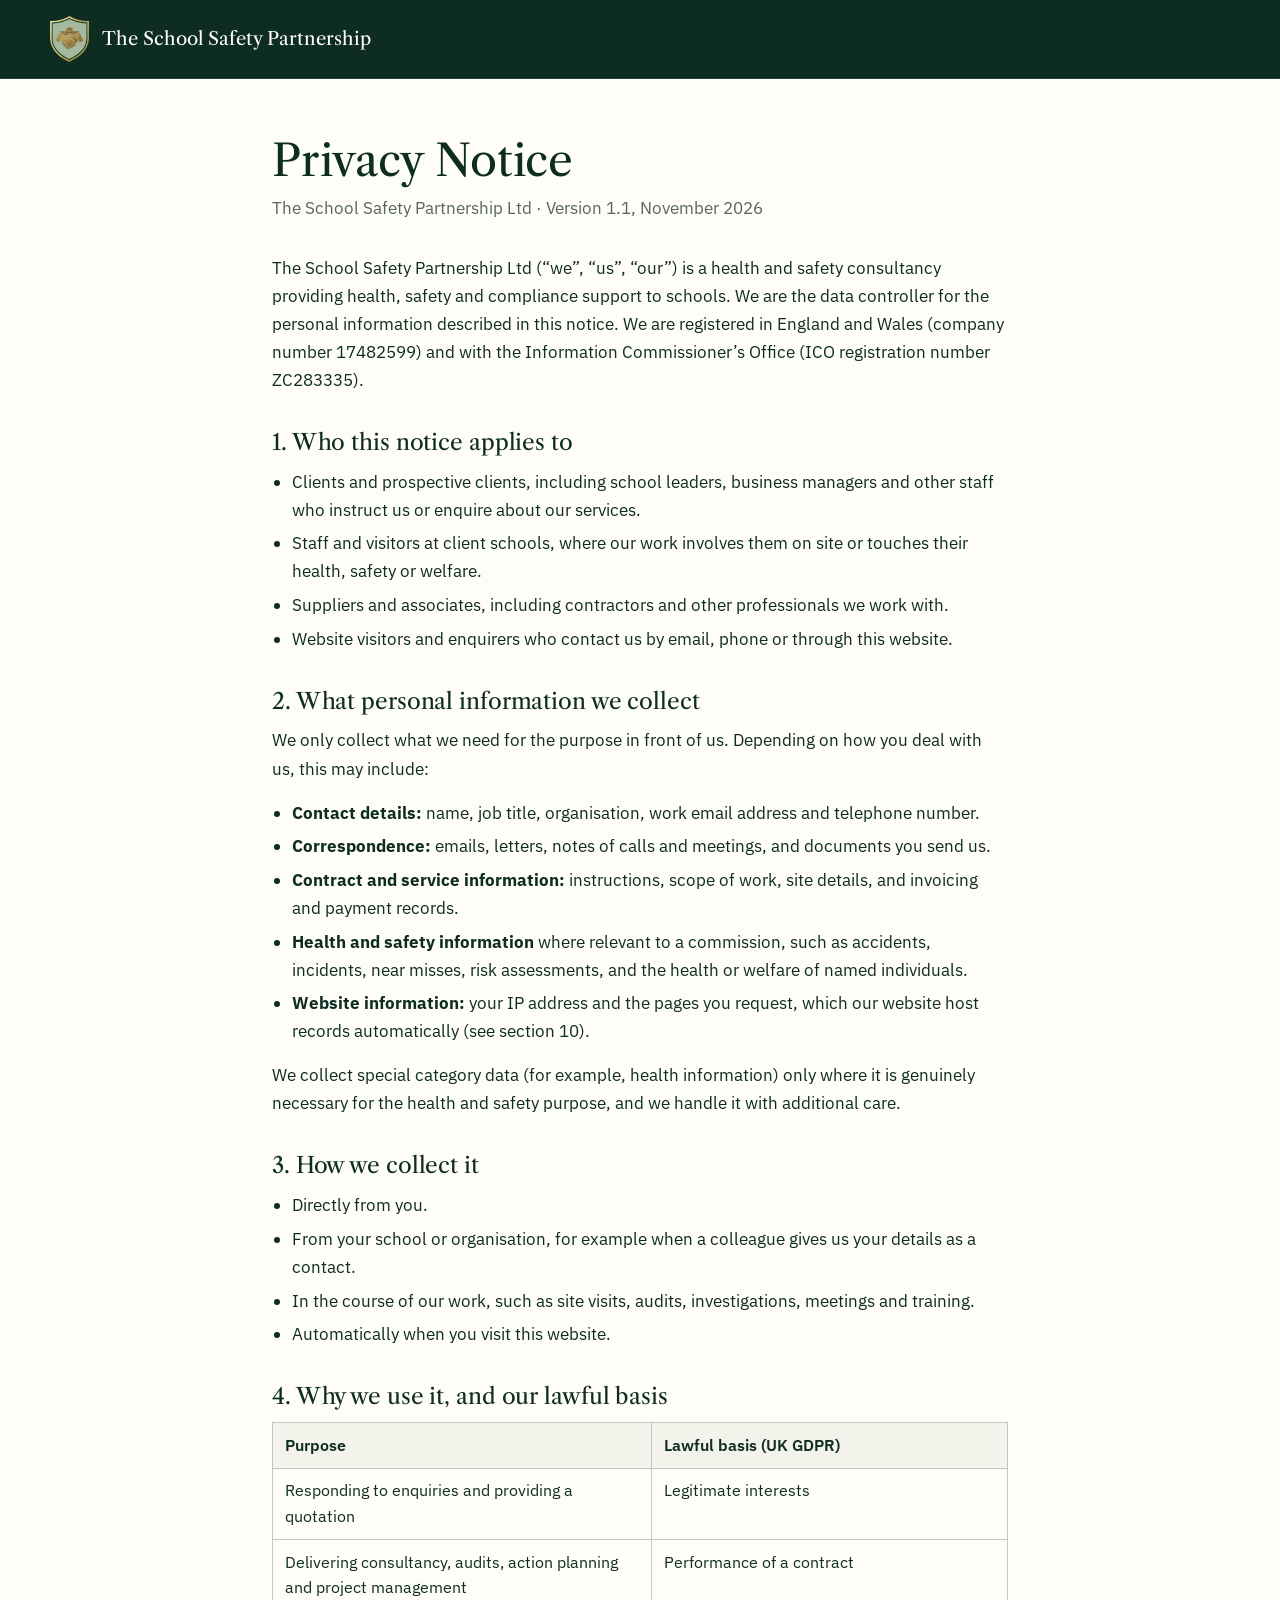
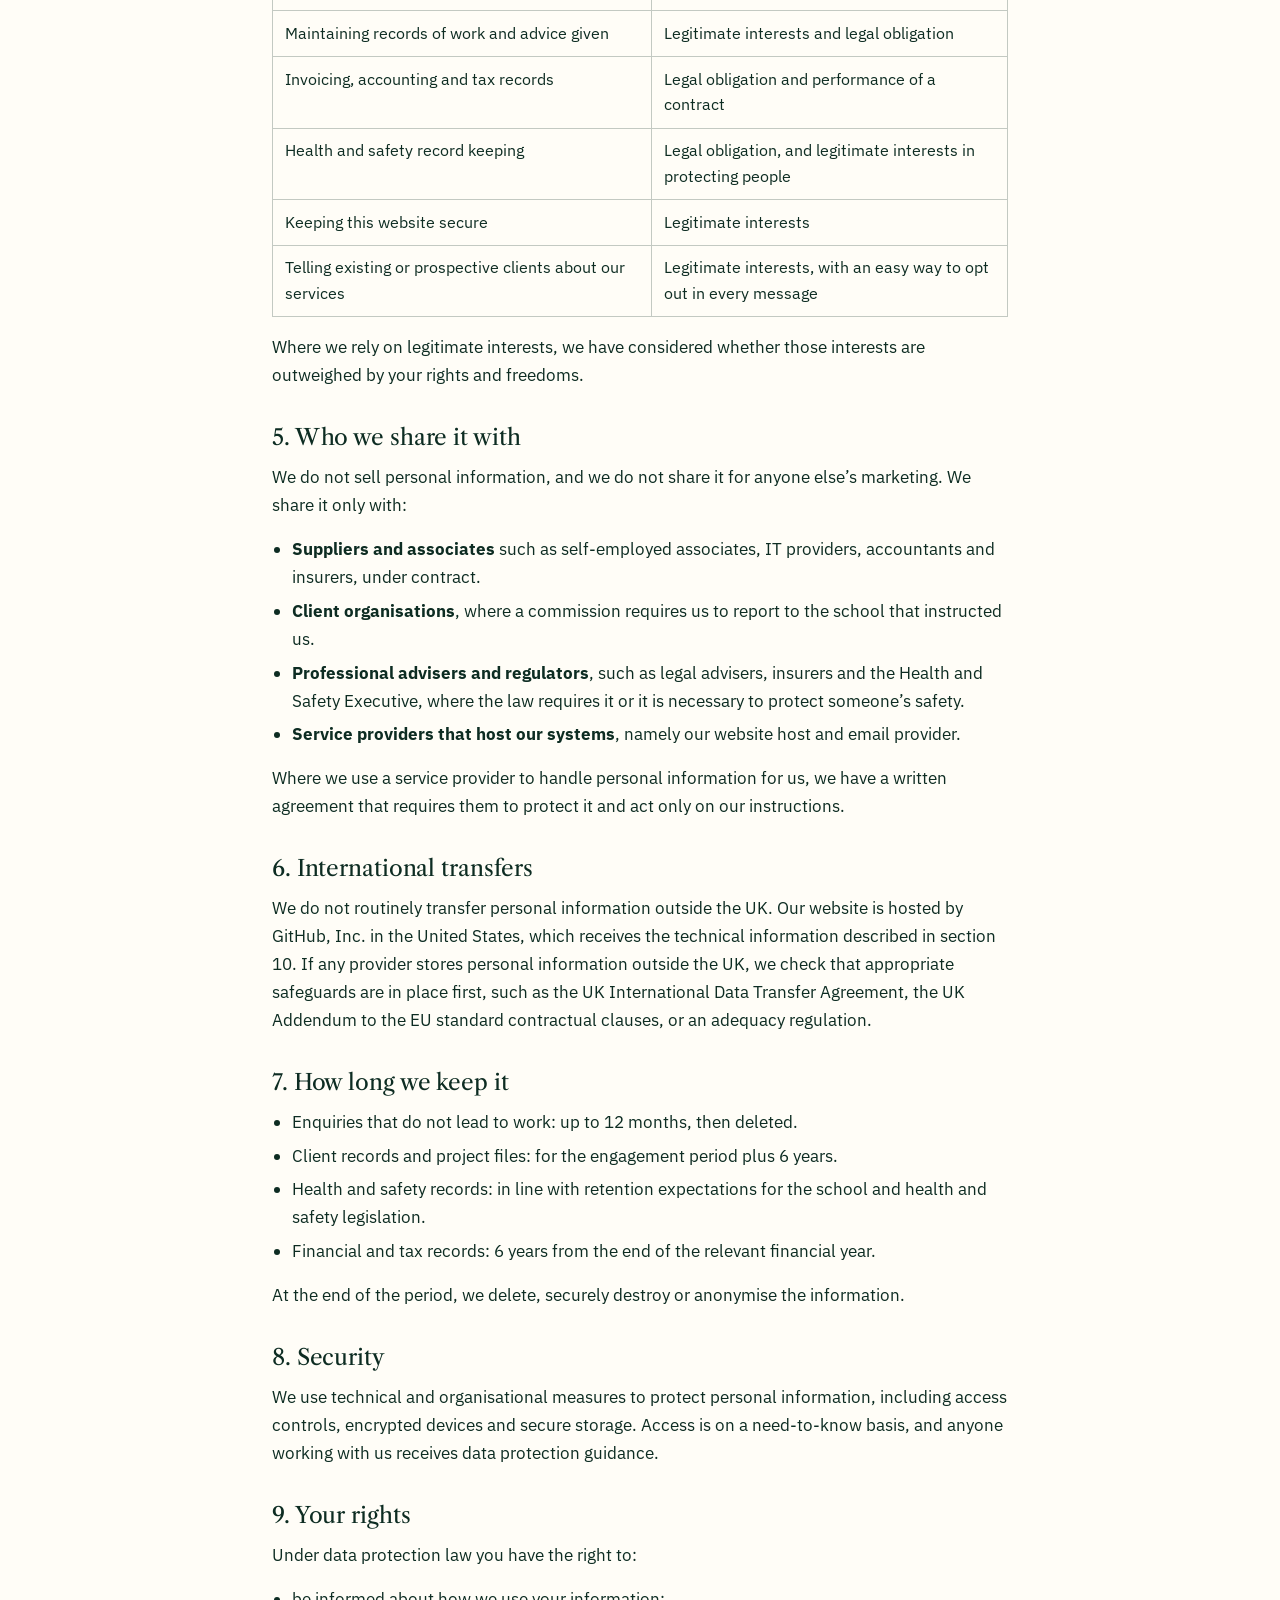
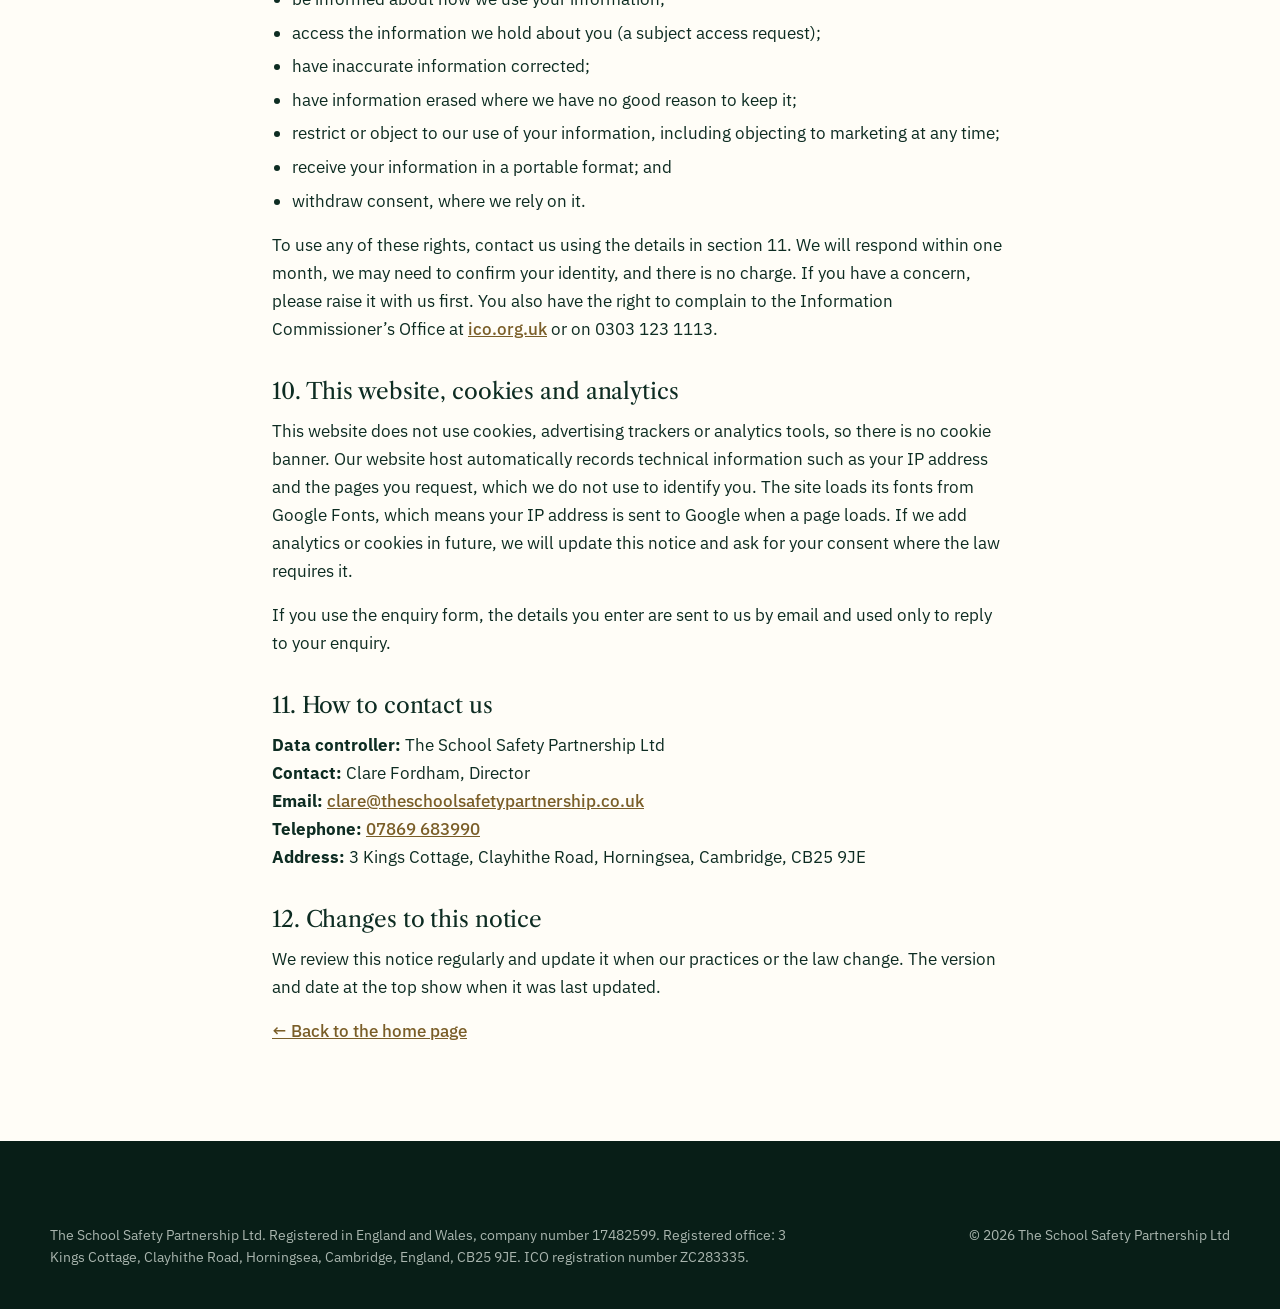
==== privacy-policy/index.html @ 6978bb1c "Prepare site for launch on theschoolsafetypartnership.co.uk - Remove concept bar, gold placeholders " ====
<!DOCTYPE html>
<html lang="en-GB">
<head>
<meta charset="utf-8">
<meta name="viewport" content="width=device-width, initial-scale=1">
<meta name="theme-color" content="#0D2C22">
<title>Privacy Notice | The School Safety Partnership</title>
<meta name="description" content="How The School Safety Partnership Ltd collects, uses and protects personal information.">
<link rel="canonical" href="https://www.theschoolsafetypartnership.co.uk/privacy-policy/">
<link rel="icon" type="image/png" href="../images/favicon.png">
<link rel="preconnect" href="https://fonts.googleapis.com">
<link rel="preconnect" href="https://fonts.gstatic.com" crossorigin>
<link rel="stylesheet" href="https://fonts.googleapis.com/css2?family=IBM+Plex+Sans:wght@400;500;600&family=Libre+Caslon+Text:ital,wght@0,400;0,700;1,400&display=swap">
<link rel="stylesheet" href="../css/styles.css">
<style>
.policy{max-width:46rem;padding-block:3.5rem 5rem}
.policy h1{font-size:clamp(2rem,4vw,2.75rem);margin-bottom:.5rem}
.policy .meta{color:var(--sage);margin-bottom:2rem}
.policy h2{font-size:1.4rem;margin:2.25rem 0 .75rem}
.policy p,.policy ul{margin:0 0 1rem}
.policy ul{padding-left:1.25rem}
.policy li{margin-bottom:.35rem}
.policy a{color:var(--brass-ink);font-weight:500}
.policy table{width:100%;border-collapse:collapse;margin:0 0 1rem;font-size:.97rem}
.policy th,.policy td{text-align:left;vertical-align:top;padding:.6rem .75rem;border:1px solid var(--mist)}
.policy th{background:var(--linen);font-weight:600}
</style>
</head>
<body>
<a class="skip" href="#main">Skip to content</a>

<header class="site-header">
  <div class="wrap">
    <a class="brand" href="../" aria-label="The School Safety Partnership, home">
      <img src="../images/logo-shield.webp" alt="" width="138" height="160">
      <span>The School Safety Partnership</span>
    </a>
  </div>
</header>

<main id="main">
<div class="wrap policy on-light">
  <h1>Privacy Notice</h1>
  <p class="meta">The School Safety Partnership Ltd &middot; Version 1.1, November 2026</p>

  <p>The School Safety Partnership Ltd (&ldquo;we&rdquo;, &ldquo;us&rdquo;, &ldquo;our&rdquo;) is a health and safety consultancy providing health, safety and compliance support to schools. We are the data controller for the personal information described in this notice. We are registered in England and Wales (company number 17482599) and with the Information Commissioner&rsquo;s Office (ICO registration number ZC283335).</p>

  <h2>1. Who this notice applies to</h2>
  <ul>
    <li>Clients and prospective clients, including school leaders, business managers and other staff who instruct us or enquire about our services.</li>
    <li>Staff and visitors at client schools, where our work involves them on site or touches their health, safety or welfare.</li>
    <li>Suppliers and associates, including contractors and other professionals we work with.</li>
    <li>Website visitors and enquirers who contact us by email, phone or through this website.</li>
  </ul>

  <h2>2. What personal information we collect</h2>
  <p>We only collect what we need for the purpose in front of us. Depending on how you deal with us, this may include:</p>
  <ul>
    <li><strong>Contact details:</strong> name, job title, organisation, work email address and telephone number.</li>
    <li><strong>Correspondence:</strong> emails, letters, notes of calls and meetings, and documents you send us.</li>
    <li><strong>Contract and service information:</strong> instructions, scope of work, site details, and invoicing and payment records.</li>
    <li><strong>Health and safety information</strong> where relevant to a commission, such as accidents, incidents, near misses, risk assessments, and the health or welfare of named individuals.</li>
    <li><strong>Website information:</strong> your IP address and the pages you request, which our website host records automatically (see section 10).</li>
  </ul>
  <p>We collect special category data (for example, health information) only where it is genuinely necessary for the health and safety purpose, and we handle it with additional care.</p>

  <h2>3. How we collect it</h2>
  <ul>
    <li>Directly from you.</li>
    <li>From your school or organisation, for example when a colleague gives us your details as a contact.</li>
    <li>In the course of our work, such as site visits, audits, investigations, meetings and training.</li>
    <li>Automatically when you visit this website.</li>
  </ul>

  <h2>4. Why we use it, and our lawful basis</h2>
  <table>
    <thead><tr><th>Purpose</th><th>Lawful basis (UK GDPR)</th></tr></thead>
    <tbody>
      <tr><td>Responding to enquiries and providing a quotation</td><td>Legitimate interests</td></tr>
      <tr><td>Delivering consultancy, audits, action planning and project management</td><td>Performance of a contract</td></tr>
      <tr><td>Maintaining records of work and advice given</td><td>Legitimate interests and legal obligation</td></tr>
      <tr><td>Invoicing, accounting and tax records</td><td>Legal obligation and performance of a contract</td></tr>
      <tr><td>Health and safety record keeping</td><td>Legal obligation, and legitimate interests in protecting people</td></tr>
      <tr><td>Keeping this website secure</td><td>Legitimate interests</td></tr>
      <tr><td>Telling existing or prospective clients about our services</td><td>Legitimate interests, with an easy way to opt out in every message</td></tr>
    </tbody>
  </table>
  <p>Where we rely on legitimate interests, we have considered whether those interests are outweighed by your rights and freedoms.</p>

  <h2>5. Who we share it with</h2>
  <p>We do not sell personal information, and we do not share it for anyone else&rsquo;s marketing. We share it only with:</p>
  <ul>
    <li><strong>Suppliers and associates</strong> such as self-employed associates, IT providers, accountants and insurers, under contract.</li>
    <li><strong>Client organisations</strong>, where a commission requires us to report to the school that instructed us.</li>
    <li><strong>Professional advisers and regulators</strong>, such as legal advisers, insurers and the Health and Safety Executive, where the law requires it or it is necessary to protect someone&rsquo;s safety.</li>
    <li><strong>Service providers that host our systems</strong>, namely our website host and email provider.</li>
  </ul>
  <p>Where we use a service provider to handle personal information for us, we have a written agreement that requires them to protect it and act only on our instructions.</p>

  <h2>6. International transfers</h2>
  <p>We do not routinely transfer personal information outside the UK. Our website is hosted by GitHub, Inc. in the United States, which receives the technical information described in section 10. If any provider stores personal information outside the UK, we check that appropriate safeguards are in place first, such as the UK International Data Transfer Agreement, the UK Addendum to the EU standard contractual clauses, or an adequacy regulation.</p>

  <h2>7. How long we keep it</h2>
  <ul>
    <li>Enquiries that do not lead to work: up to 12 months, then deleted.</li>
    <li>Client records and project files: for the engagement period plus 6 years.</li>
    <li>Health and safety records: in line with retention expectations for the school and health and safety legislation.</li>
    <li>Financial and tax records: 6 years from the end of the relevant financial year.</li>
  </ul>
  <p>At the end of the period, we delete, securely destroy or anonymise the information.</p>

  <h2>8. Security</h2>
  <p>We use technical and organisational measures to protect personal information, including access controls, encrypted devices and secure storage. Access is on a need-to-know basis, and anyone working with us receives data protection guidance.</p>

  <h2>9. Your rights</h2>
  <p>Under data protection law you have the right to:</p>
  <ul>
    <li>be informed about how we use your information;</li>
    <li>access the information we hold about you (a subject access request);</li>
    <li>have inaccurate information corrected;</li>
    <li>have information erased where we have no good reason to keep it;</li>
    <li>restrict or object to our use of your information, including objecting to marketing at any time;</li>
    <li>receive your information in a portable format; and</li>
    <li>withdraw consent, where we rely on it.</li>
  </ul>
  <p>To use any of these rights, contact us using the details in section 11. We will respond within one month, we may need to confirm your identity, and there is no charge. If you have a concern, please raise it with us first. You also have the right to complain to the Information Commissioner&rsquo;s Office at <a href="https://ico.org.uk">ico.org.uk</a> or on 0303 123 1113.</p>

  <h2>10. This website, cookies and analytics</h2>
  <p>This website does not use cookies, advertising trackers or analytics tools, so there is no cookie banner. Our website host automatically records technical information such as your IP address and the pages you request, which we do not use to identify you. The site loads its fonts from Google Fonts, which means your IP address is sent to Google when a page loads. If we add analytics or cookies in future, we will update this notice and ask for your consent where the law requires it.</p>
  <p>If you use the enquiry form, the details you enter are sent to us by email and used only to reply to your enquiry.</p>

  <h2>11. How to contact us</h2>
  <p>
    <strong>Data controller:</strong> The School Safety Partnership Ltd<br>
    <strong>Contact:</strong> Clare Fordham, Director<br>
    <strong>Email:</strong> <a href="mailto:clare@theschoolsafetypartnership.co.uk">clare@theschoolsafetypartnership.co.uk</a><br>
    <strong>Telephone:</strong> <a href="tel:+447869683990">07869 683990</a><br>
    <strong>Address:</strong> 3 Kings Cottage, Clayhithe Road, Horningsea, Cambridge, CB25 9JE
  </p>

  <h2>12. Changes to this notice</h2>
  <p>We review this notice regularly and update it when our practices or the law change. The version and date at the top show when it was last updated.</p>

  <p><a href="../">&larr; Back to the home page</a></p>
</div>
</main>

<footer class="site-footer">
  <div class="wrap">
    <div class="legal on-dark">
      <p>The School Safety Partnership Ltd. Registered in England and Wales, company number 17482599. Registered office: 3 Kings Cottage, Clayhithe Road, Horningsea, Cambridge, England, CB25 9JE. ICO registration number ZC283335.</p>
      <p>&copy; 2026 The School Safety Partnership Ltd</p>
    </div>
  </div>
</footer>
</body>
</html>
---- css/styles.css ----
/* ---------- Tokens ---------- */
:root{
  --forest:#0D2C22;      /* primary dark ground, headings on light */
  --forest-2:#123528;    /* raised surface on dark */
  --forest-3:#1A4636;    /* buildings on the plan */
  --pine-line:#3E6B58;   /* lines on dark */
  --brass:#907032;       /* brand gold: graphics and rules */
  --brass-ink:#7A5E28;   /* gold text on light grounds */
  --wheat:#D4B672;       /* gold on dark grounds */
  --sage:#55665F;        /* secondary text on light */
  --sage-light:#A9B5AE;  /* secondary text on dark */
  --mist:#C3C9C2;        /* borders on light */
  --chalk:#FFFDF7;       /* page ground */
  --linen:#F3F3EC;       /* alternate ground */
  --serif:"Libre Caslon Text", Georgia, "Times New Roman", serif;
  --sans:"IBM Plex Sans", "Helvetica Neue", Arial, sans-serif;
  --wrap:1180px;
  --radius:6px;
}

*,*::before,*::after{box-sizing:border-box}
html{scroll-behavior:smooth;-webkit-text-size-adjust:100%}
@media (prefers-reduced-motion:reduce){html{scroll-behavior:auto}}
body{margin:0;background:var(--chalk);color:var(--forest);font-family:var(--sans);font-size:1.0625rem;line-height:1.65}
img,svg{display:block;max-width:100%}
h1,h2,h3{font-family:var(--serif);font-weight:400;line-height:1.15;margin:0;letter-spacing:-.005em}
p{margin:0}
a{color:inherit}
:focus-visible{outline:3px solid var(--wheat);outline-offset:3px;border-radius:2px}
.on-light :focus-visible{outline-color:var(--brass)}

.wrap{width:min(100% - 2.5rem, var(--wrap));margin-inline:auto}
.visually-hidden{position:absolute!important;width:1px;height:1px;overflow:hidden;clip:rect(0 0 0 0);white-space:nowrap}
.skip{position:absolute;left:1rem;top:-4rem;z-index:100;background:var(--wheat);color:var(--forest);padding:.6rem 1rem;border-radius:var(--radius);font-weight:600}
.skip:focus{top:1rem}

/* ---------- Placeholders for Clare ---------- */
.ph{background:rgba(144,112,50,.10);outline:1.5px dashed var(--brass);outline-offset:1px;border-radius:3px;padding:0 .25em;-webkit-box-decoration-break:clone;box-decoration-break:clone}
.on-dark .ph{background:rgba(212,182,114,.12);outline-color:var(--wheat)}
body.clean .ph{background:none;outline:none;padding:0}

/* ---------- Buttons ---------- */
.btn{display:inline-flex;align-items:center;justify-content:center;gap:.5rem;min-height:48px;padding:.7rem 1.4rem;border-radius:var(--radius);font-family:var(--sans);font-size:1rem;font-weight:600;text-decoration:none;border:1.5px solid transparent;cursor:pointer;transition:background-color .15s,color .15s,border-color .15s}
.btn-gold{background:var(--wheat);color:var(--forest)}
.btn-gold:hover{background:#E2C88A}
.btn-ghost{border-color:rgba(255,253,247,.45);color:var(--chalk)}
.btn-ghost:hover{border-color:var(--chalk);background:rgba(255,253,247,.06)}
.btn-forest{background:var(--forest);color:var(--chalk)}
.btn-forest:hover{background:#174535}

/* ---------- Header ---------- */
.site-header{position:sticky;top:0;z-index:50;background:var(--forest);color:var(--chalk);border-bottom:1px solid rgba(195,201,194,.14)}
.site-header .wrap{display:flex;align-items:center;justify-content:space-between;gap:1rem;min-height:78px}
.brand{display:flex;align-items:center;gap:.8rem;text-decoration:none}
.brand img{width:auto;height:46px}
.brand span{font-family:var(--serif);font-size:1.15rem;line-height:1.2}
.site-nav ul{list-style:none;margin:0;padding:0;display:flex;align-items:center;gap:1.75rem}
.site-nav a{text-decoration:none;font-size:.97rem;color:var(--chalk);opacity:.88}
.site-nav a:hover{opacity:1;text-decoration:underline;text-underline-offset:5px;text-decoration-color:var(--wheat)}
.site-nav .btn{opacity:1;min-height:44px;padding:.55rem 1.1rem}
.site-nav .btn-gold{color:var(--forest)}
.site-nav .btn:hover{text-decoration:none}
.menu-btn{display:none;font:inherit;font-weight:500;color:var(--chalk);background:none;border:1px solid rgba(255,253,247,.35);border-radius:var(--radius);min-height:44px;padding:.4rem .9rem;cursor:pointer;align-items:center;gap:.5rem}
.menu-btn svg{width:20px;height:20px}
.menu-btn .icon-close,.menu-btn[aria-expanded="true"] .icon-open{display:none}
.menu-btn[aria-expanded="true"] .icon-close{display:block}

@media (max-width:960px){
  .menu-btn{display:inline-flex}
  .site-nav{position:absolute;left:0;right:0;top:100%;background:var(--forest);border-bottom:1px solid rgba(195,201,194,.2);display:none}
  .site-nav.open{display:block}
  .site-nav ul{flex-direction:column;align-items:stretch;gap:0;padding:.5rem 1.25rem 1.25rem}
  .site-nav li a:not(.btn){display:block;padding:.85rem 0;border-bottom:1px solid rgba(195,201,194,.14);font-size:1.05rem}
  .site-nav li:last-child{padding-top:1rem}
  .site-nav .btn{width:100%}
}
@media (max-width:420px){.brand span{font-size:1rem}.brand img{height:40px}}

/* ---------- Hero ---------- */
.hero{background:var(--forest);color:var(--chalk);padding-block:clamp(3rem,7vw,5.5rem) clamp(3.5rem,7vw,6rem);overflow:hidden}
.hero .wrap{display:grid;grid-template-columns:minmax(0,11fr) minmax(0,12fr);gap:clamp(2.5rem,5vw,4.5rem);align-items:center}
.hero-tagline{font-family:var(--serif);font-style:italic;font-size:clamp(1.1rem,1.6vw,1.3rem);color:var(--wheat);margin-bottom:1rem}
.hero h1{font-size:clamp(2.4rem,3.7vw,3.35rem);line-height:1.08;max-width:17ch}
.hero-lede{margin-top:1.5rem;font-size:clamp(1.1rem,1.6vw,1.25rem);line-height:1.6;color:#E6E9E3;max-width:34rem}
.hero-actions{display:flex;flex-wrap:wrap;gap:.85rem;margin-top:2.25rem}
.hero-facts{list-style:none;margin:2.75rem 0 0;padding:1.5rem 0 0;border-top:1px solid rgba(195,201,194,.2);display:grid;grid-template-columns:repeat(3,minmax(0,1fr));gap:.75rem 1.5rem;font-size:.95rem;color:var(--sage-light)}
.hero-facts li{display:flex;align-items:flex-start;gap:.55rem;line-height:1.4}
.hero-facts svg{flex:none;width:18px;height:18px;margin-top:.1rem;color:var(--wheat)}
.hero-facts strong{display:block;color:var(--chalk);font-weight:500}

/* Site plan */
.plan{position:relative}
.plan-frame{position:relative;aspect-ratio:568/428}
.plan-frame svg{width:100%;height:100%}
.plan .draw{stroke-dasharray:2400;stroke-dashoffset:0}
.plan .area{transition:fill .2s,stroke .2s}
.plan .area.lit{fill:rgba(212,182,114,.24);stroke:var(--wheat)}
.plan-label{font-family:var(--sans);font-size:11.5px;fill:var(--sage-light);letter-spacing:.01em}
.pin{position:absolute;transform:translate(-50%,-50%);width:44px;height:44px;border:0;background:none;padding:0;cursor:pointer;display:grid;place-items:center;border-radius:50%}
.pin::before{content:"";width:20px;height:20px;border-radius:50%;background:var(--wheat);box-shadow:0 0 0 5px rgba(212,182,114,.22);transition:transform .15s,box-shadow .15s}
.pin::after{content:"";position:absolute;width:6px;height:6px;border-radius:50%;background:var(--forest)}
.pin:hover::before{transform:scale(1.12)}
.pin[aria-pressed="true"]::before{box-shadow:0 0 0 6px var(--forest),0 0 0 8px var(--wheat)}
.plan-caption{margin-top:1.1rem;padding:1.15rem 1.35rem;background:var(--forest-2);border:1px solid rgba(195,201,194,.16);border-radius:var(--radius);min-height:7.4rem}
.plan-hint{margin-top:.6rem;font-size:.88rem;color:var(--sage-light)}
@media (max-width:640px){.plan-caption{min-height:9.6rem}}
.plan-caption h2{font-family:var(--serif);font-size:1.2rem;color:var(--chalk)}
.plan-caption p{margin-top:.35rem;color:var(--sage-light);font-size:.98rem;line-height:1.55}

@media (prefers-reduced-motion:no-preference){
  .js .plan .draw{animation:draw 1.8s ease-out both}
  .js .pin{animation:pin-in .4s ease-out both}
  .js .pin:nth-of-type(1){animation-delay:1.2s}.js .pin:nth-of-type(2){animation-delay:1.3s}.js .pin:nth-of-type(3){animation-delay:1.4s}.js .pin:nth-of-type(4){animation-delay:1.5s}.js .pin:nth-of-type(5){animation-delay:1.6s}.js .pin:nth-of-type(6){animation-delay:1.7s}.js .pin:nth-of-type(7){animation-delay:1.8s}
}
@keyframes draw{from{stroke-dashoffset:2400}to{stroke-dashoffset:0}}
@keyframes pin-in{from{opacity:0;transform:translate(-50%,-50%) scale(.4)}to{opacity:1;transform:translate(-50%,-50%) scale(1)}}

@media (max-width:1100px){
  .hero .wrap{grid-template-columns:1fr}
  .plan{max-width:560px}
}
@media (max-width:640px){
  .hero-facts{grid-template-columns:1fr}
  .hero-actions .btn{flex:1 1 100%}
  .plan-label{font-size:16px}
  .lbl-long{display:none}
}
@media (min-width:641px){.lbl-short{display:none}}

/* ---------- Sections ---------- */
.band{padding-block:clamp(4rem,8vw,6.5rem)}
.band-linen{background:var(--linen)}
.band-forest{background:var(--forest);color:var(--chalk)}
section[id]{scroll-margin-top:84px}
.section-head{max-width:44rem}
.section-head h2{font-size:clamp(2rem,3.6vw,2.85rem)}
.section-head p{margin-top:1rem;font-size:1.13rem;color:var(--sage)}
.band-forest .section-head p{color:var(--sage-light)}

/* Duty */
.duty{display:grid;grid-template-columns:minmax(0,7fr) minmax(0,4fr);gap:clamp(2.5rem,6vw,6rem);align-items:start}
.duty h2{font-size:clamp(2rem,3.6vw,2.85rem);max-width:18ch}
.duty-copy p{margin-top:1.25rem;font-size:1.13rem;max-width:38rem}
.duty-copy p:first-of-type{margin-top:1.75rem}
.duty-copy .law{margin-top:2rem;padding-left:1.25rem;border-left:3px solid var(--brass);font-family:var(--serif);font-size:1.3rem;line-height:1.5;max-width:34rem}
.audience h3{font-family:var(--sans);font-size:1rem;font-weight:600;color:var(--sage);margin-bottom:.75rem}
.audience ul{list-style:none;margin:0;padding:0;border-top:1px solid var(--mist)}
.audience li{display:flex;gap:.8rem;align-items:center;padding:1rem 0;border-bottom:1px solid var(--mist);font-family:var(--serif);font-size:1.2rem}
.audience svg{flex:none;width:22px;height:22px;color:var(--brass)}
@media (max-width:860px){.duty{grid-template-columns:1fr}}

/* Services */
.services{margin-top:3rem;display:grid;grid-template-columns:repeat(2,minmax(0,1fr));border-top:1px solid var(--mist)}
.service{padding:2.25rem 2.5rem 2.25rem 0;border-bottom:1px solid var(--mist)}
.service:nth-child(even){padding:2.25rem 0 2.25rem 2.5rem;border-left:1px solid var(--mist)}
.service-icon{width:52px;height:52px;border-radius:50%;background:var(--forest);color:var(--wheat);display:grid;place-items:center}
.service-icon svg{width:26px;height:26px}
.service h3{margin-top:1.25rem;font-size:1.6rem}
.service > p{margin-top:.7rem;color:var(--sage);max-width:32rem}
.service .best-for{margin-top:.9rem;font-size:.95rem;color:var(--forest)}
.service .best-for strong{font-weight:600}
details.more{margin-top:1.25rem}
details.more summary{list-style:none;cursor:pointer;display:inline-flex;align-items:center;gap:.45rem;font-weight:600;color:var(--brass-ink);min-height:44px}
details.more summary::-webkit-details-marker{display:none}
details.more summary svg{width:18px;height:18px;transition:transform .2s}
details.more[open] summary svg{transform:rotate(180deg)}
details.more ul{margin:.25rem 0 0;padding:0;list-style:none}
details.more li{position:relative;padding:.35rem 0 .35rem 1.5rem;font-size:.98rem}
details.more li::before{content:"";position:absolute;left:0;top:.95rem;width:.65rem;height:2px;background:var(--brass)}
@media (max-width:860px){
  .services{grid-template-columns:1fr}
  .service,.service:nth-child(even){padding:2rem 0;border-left:0}
}

/* Steps */
.steps{list-style:none;margin:3.25rem 0 0;padding:0;display:grid;grid-template-columns:repeat(4,minmax(0,1fr));gap:2rem;counter-reset:step;position:relative}
.steps::before{content:"";position:absolute;left:0;right:0;top:26px;height:1px;background:rgba(212,182,114,.45)}
.steps li{position:relative;counter-increment:step}
.steps li::before{content:counter(step);position:relative;display:grid;place-items:center;width:52px;height:52px;border-radius:50%;background:var(--forest);border:1.5px solid var(--wheat);color:var(--wheat);font-family:var(--serif);font-size:1.4rem}
.steps h3{margin-top:1.4rem;font-size:1.35rem}
.steps p{margin-top:.55rem;color:var(--sage-light);font-size:1rem}
@media (max-width:860px){
  .steps{grid-template-columns:1fr;gap:0}
  .steps::before{left:26px;right:auto;top:26px;bottom:26px;width:1px;height:auto}
  .steps li{display:grid;grid-template-columns:52px 1fr;column-gap:1.25rem;padding-bottom:2rem}
  .steps li::before{grid-row:span 2}
  .steps h3{margin-top:.6rem}
}

/* About */
.about{display:grid;grid-template-columns:minmax(0,4fr) minmax(0,6fr);gap:clamp(2.5rem,6vw,5.5rem);align-items:start}
.portrait{margin:0;padding:10px;border:1.5px solid var(--brass);border-radius:10px;background:var(--chalk)}
.portrait img{width:100%;height:auto;aspect-ratio:4/5;object-fit:cover;border-radius:4px;background:var(--linen)}
.about h2{font-size:clamp(2rem,3.6vw,2.85rem)}
.about-copy p{margin-top:1.15rem;font-size:1.1rem;max-width:38rem}
.about-copy p:first-of-type{margin-top:1.5rem}
.creds{list-style:none;margin:2rem 0 0;padding:0;display:grid;grid-template-columns:repeat(2,minmax(0,1fr));gap:.9rem 2rem}
.creds li{display:flex;gap:.7rem;align-items:flex-start;font-size:.98rem;line-height:1.45}
.creds svg{flex:none;width:20px;height:20px;color:var(--brass);margin-top:.1rem}
.signoff{margin-top:2.25rem;display:flex;flex-wrap:wrap;align-items:center;gap:1rem 2rem}
.signoff p{font-family:var(--serif);font-style:italic;font-size:1.3rem}
.signoff a:not(.btn){font-weight:600;color:var(--brass-ink)}
@media (max-width:860px){.about{grid-template-columns:1fr}.portrait{max-width:280px}.creds{grid-template-columns:1fr}}

/* Testimonials */
.quotes{margin-top:3rem;display:grid;grid-template-columns:repeat(2,minmax(0,1fr));gap:clamp(2rem,4vw,4rem)}
.quotes figure{margin:0;padding-top:1.5rem;border-top:3px solid var(--brass)}
.quotes blockquote{margin:0;font-family:var(--serif);font-size:clamp(1.25rem,2vw,1.5rem);line-height:1.5}
.quotes figcaption{margin-top:1.25rem;color:var(--sage);font-size:.98rem}
@media (max-width:760px){.quotes{grid-template-columns:1fr}}

/* FAQ */
.faq{display:grid;grid-template-columns:minmax(0,4fr) minmax(0,7fr);gap:clamp(2rem,6vw,5rem);align-items:start}
.faq-list{border-top:1px solid var(--mist)}
.faq-list details{border-bottom:1px solid var(--mist)}
.faq-list summary{list-style:none;cursor:pointer;display:flex;justify-content:space-between;align-items:center;gap:1.5rem;padding:1.35rem 0;font-family:var(--serif);font-size:1.25rem;line-height:1.35;min-height:44px}
.faq-list summary::-webkit-details-marker{display:none}
.faq-list summary svg{flex:none;width:22px;height:22px;color:var(--brass);transition:transform .2s}
.faq-list details[open] summary svg{transform:rotate(45deg)}
.faq-list details > p{padding:0 2.5rem 1.5rem 0;color:var(--sage);max-width:42rem}
@media (max-width:860px){.faq{grid-template-columns:1fr}}

/* Contact */
.contact{display:grid;grid-template-columns:minmax(0,5fr) minmax(0,6fr);gap:clamp(2.5rem,6vw,5rem);align-items:start}
.contact h2{font-size:clamp(2.2rem,4vw,3.2rem)}
.contact-lede{margin-top:1.25rem;font-size:1.15rem;color:#E6E9E3;max-width:30rem}
.contact-list{list-style:none;margin:2.25rem 0 0;padding:0}
.contact-list li{display:flex;gap:1rem;align-items:center;padding:1rem 0;border-top:1px solid rgba(195,201,194,.18)}
.contact-list li:last-child{border-bottom:1px solid rgba(195,201,194,.18)}
.contact-list svg{flex:none;width:22px;height:22px;color:var(--wheat)}
.contact-list span{display:block;font-size:.88rem;color:var(--sage-light)}
.contact-list a{color:var(--chalk);text-decoration:none;font-size:1.1rem;font-weight:500;overflow-wrap:anywhere}
.contact-list a:hover{text-decoration:underline;text-decoration-color:var(--wheat);text-underline-offset:4px}
.contact-list .plain{font-size:1.1rem;font-weight:500}

.form{background:var(--chalk);color:var(--forest);border-radius:8px;padding:clamp(1.5rem,3vw,2.5rem)}
.form h3{font-size:1.5rem}
.form .intro{margin-top:.35rem;color:var(--sage);font-size:.98rem}
.fields{margin-top:1.5rem;display:grid;grid-template-columns:repeat(2,minmax(0,1fr));gap:1.1rem 1rem}
.field{display:flex;flex-direction:column;gap:.35rem}
.field-full{grid-column:1/-1}
.field label{font-size:.92rem;font-weight:500}
.field label .opt{font-weight:400;color:var(--sage)}
.field input,.field select,.field textarea{font:inherit;font-size:1rem;color:var(--forest);background:#fff;border:1.5px solid #858F89;border-radius:var(--radius);padding:.7rem .8rem;min-height:48px;width:100%}
.field textarea{min-height:130px;resize:vertical}
.field input:focus,.field select:focus,.field textarea:focus{outline:none;border-color:var(--forest);box-shadow:0 0 0 3px rgba(144,112,50,.25)}
.form .btn{margin-top:1.5rem;width:100%}
.form-small{margin-top:1rem;font-size:.85rem;color:var(--sage)}
.form-small a{color:var(--brass-ink)}
.form-done{display:none;padding:1rem 0 .5rem;scroll-margin-top:110px}
.form-done h3{font-size:1.5rem}
.form-done p{margin-top:.6rem;color:var(--sage)}
.form.sent .form-body{display:none}
.form.sent .form-done{display:block}
@media (max-width:960px){.contact{grid-template-columns:minmax(0,1fr)}}
@media (max-width:560px){.fields{grid-template-columns:1fr}}

/* Footer */
.site-footer{background:#081E17;color:var(--sage-light);padding-block:3.5rem 2.5rem;font-size:.93rem}
.footer-top{display:grid;grid-template-columns:minmax(0,5fr) minmax(0,3fr) minmax(0,3fr);gap:2.5rem;padding-bottom:2.5rem;border-bottom:1px solid rgba(195,201,194,.15)}
.footer-brand .brand span{color:var(--chalk);font-size:1.2rem}
.footer-brand p{margin-top:1rem;max-width:22rem}
.site-footer h2{font-family:var(--sans);font-size:.95rem;font-weight:600;color:var(--chalk);margin-bottom:.75rem}
.site-footer ul{list-style:none;margin:0;padding:0}
.site-footer li{padding:.3rem 0}
.site-footer a{color:var(--sage-light);text-decoration:none;overflow-wrap:anywhere}
.site-footer a:hover{color:var(--chalk);text-decoration:underline}
.legal{padding-top:1.75rem;display:flex;flex-wrap:wrap;justify-content:space-between;gap:1rem 2rem;font-size:.85rem;line-height:1.6}
.legal p{max-width:46rem}
@media (max-width:760px){.footer-top{grid-template-columns:1fr}}
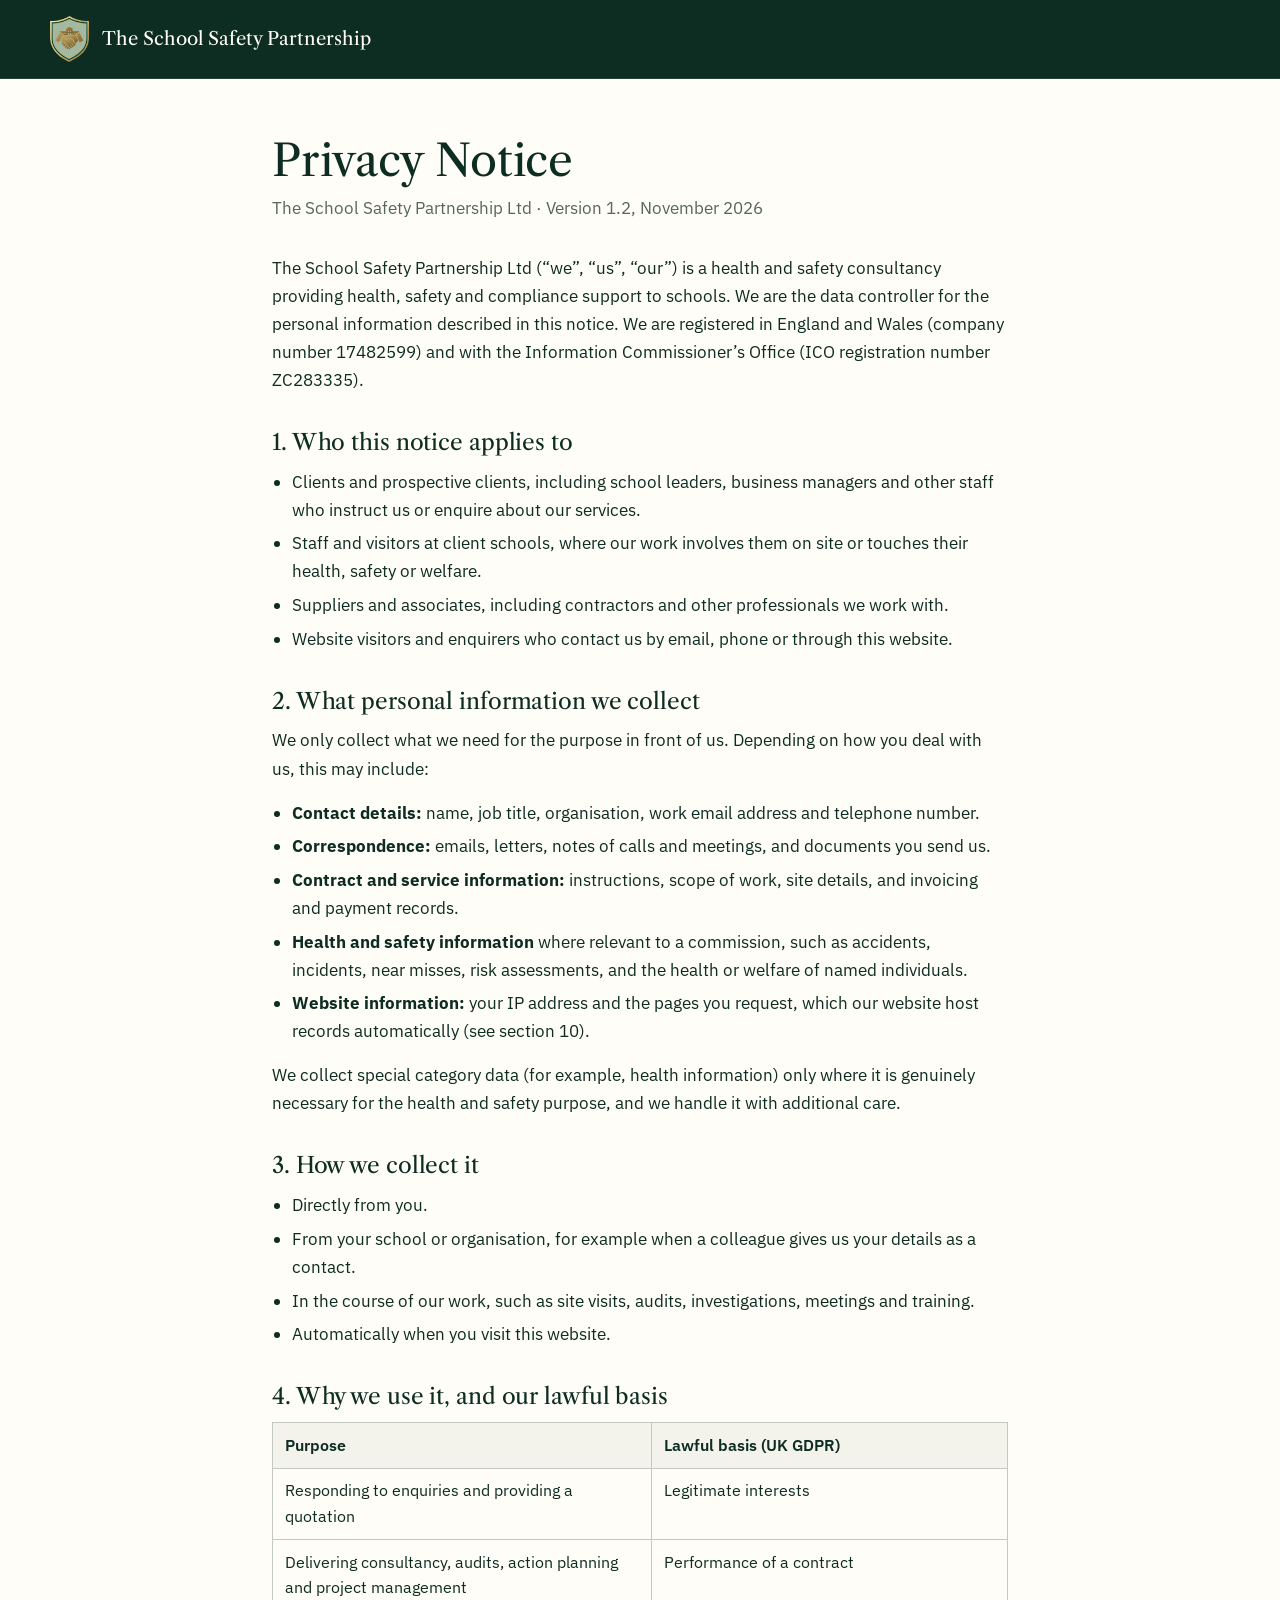
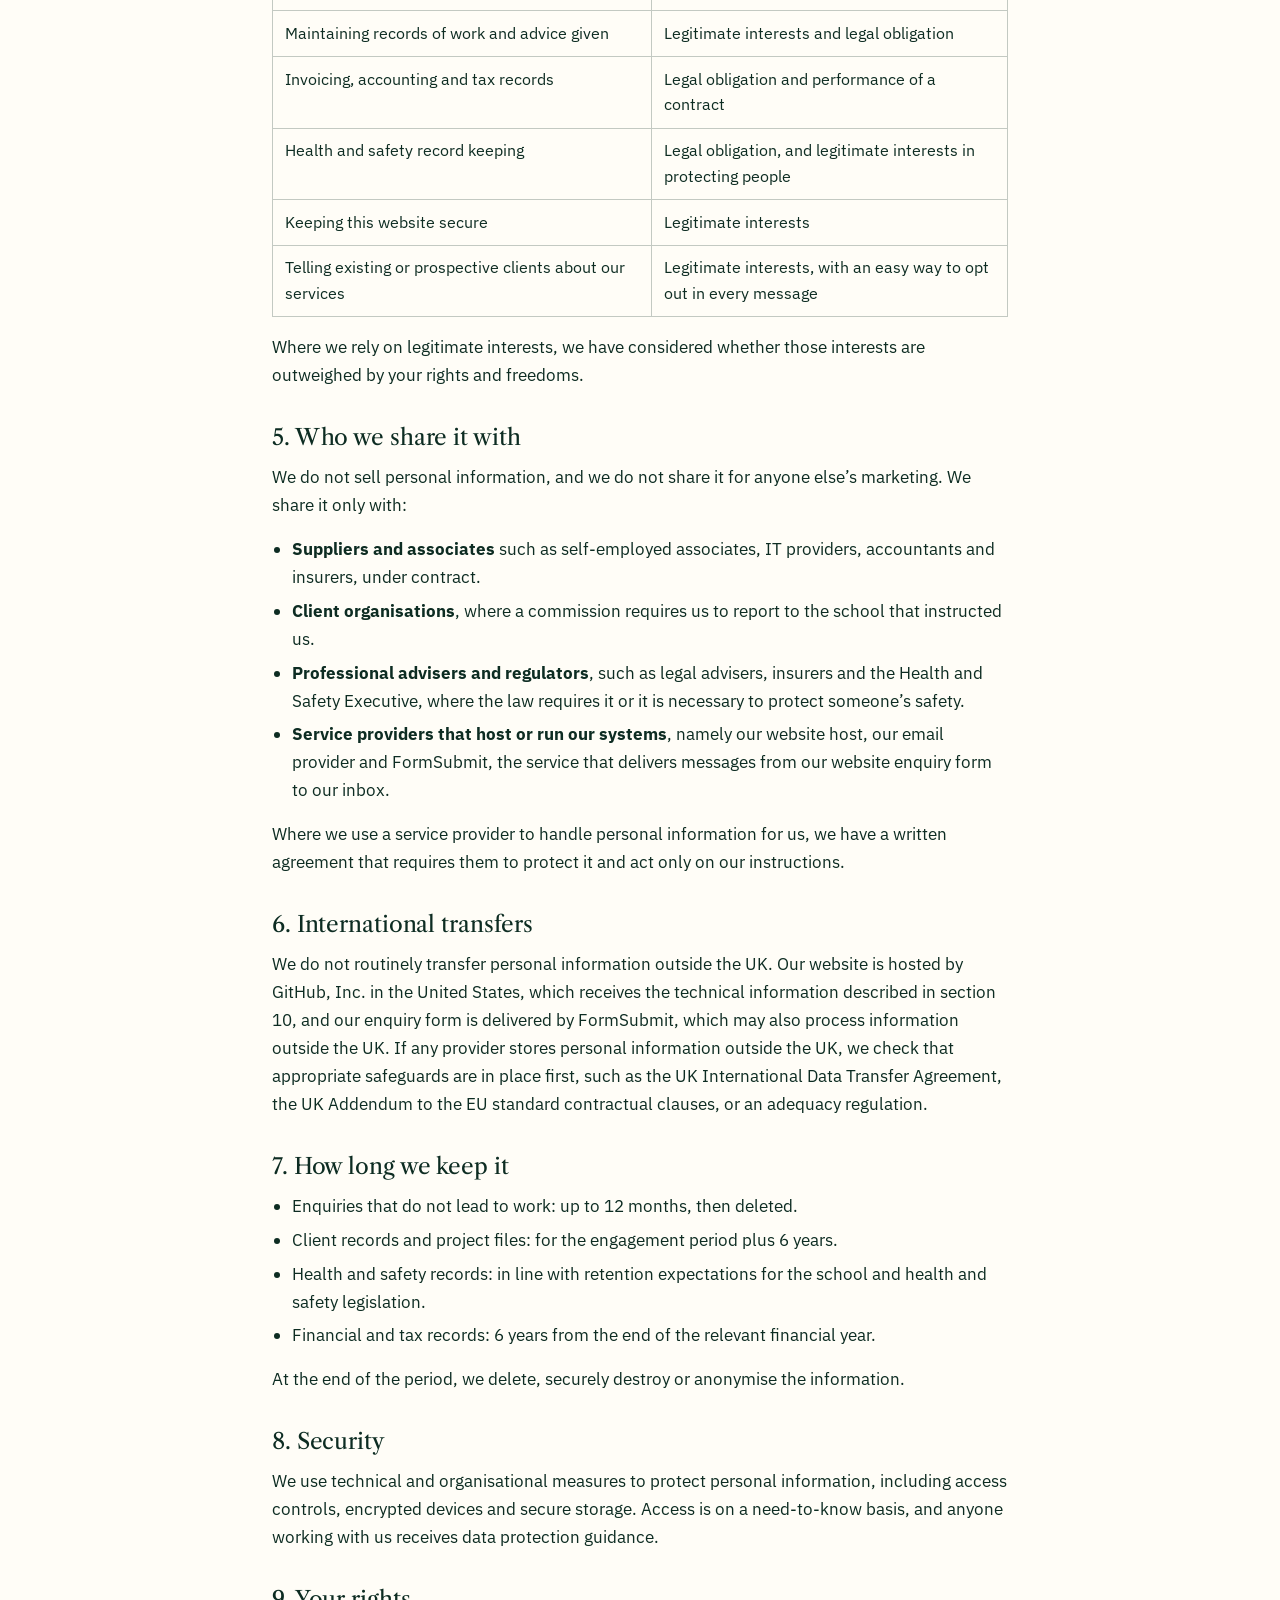
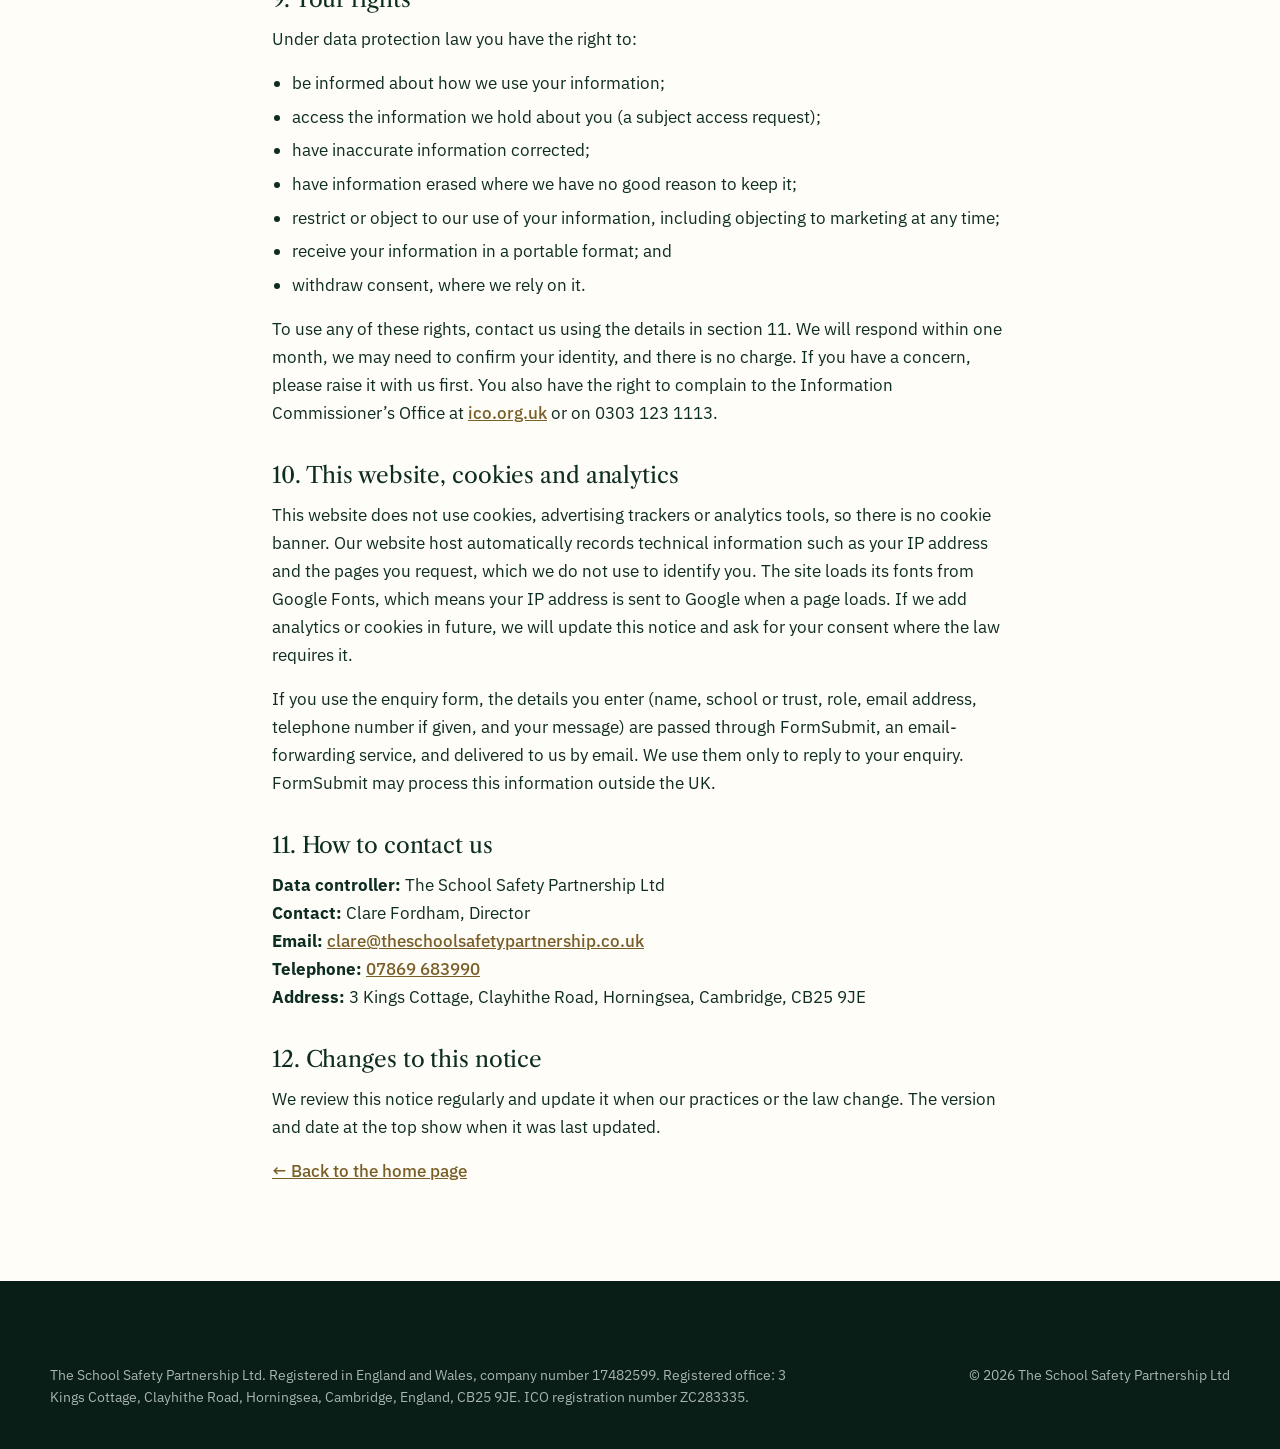
==== commit 7b0e6164: "Send enquiry form to Clare's inbox via FormSubmit Falls back to a pre-filled email if the service is" ====
--- a/privacy-policy/index.html
+++ b/privacy-policy/index.html
@@ -41,7 +41,7 @@
 <main id="main">
 <div class="wrap policy on-light">
   <h1>Privacy Notice</h1>
-  <p class="meta">The School Safety Partnership Ltd &middot; Version 1.1, November 2026</p>
+  <p class="meta">The School Safety Partnership Ltd &middot; Version 1.2, November 2026</p>
 
   <p>The School Safety Partnership Ltd (&ldquo;we&rdquo;, &ldquo;us&rdquo;, &ldquo;our&rdquo;) is a health and safety consultancy providing health, safety and compliance support to schools. We are the data controller for the personal information described in this notice. We are registered in England and Wales (company number 17482599) and with the Information Commissioner&rsquo;s Office (ICO registration number ZC283335).</p>
 
@@ -93,12 +93,12 @@
     <li><strong>Suppliers and associates</strong> such as self-employed associates, IT providers, accountants and insurers, under contract.</li>
     <li><strong>Client organisations</strong>, where a commission requires us to report to the school that instructed us.</li>
     <li><strong>Professional advisers and regulators</strong>, such as legal advisers, insurers and the Health and Safety Executive, where the law requires it or it is necessary to protect someone&rsquo;s safety.</li>
-    <li><strong>Service providers that host our systems</strong>, namely our website host and email provider.</li>
+    <li><strong>Service providers that host or run our systems</strong>, namely our website host, our email provider and FormSubmit, the service that delivers messages from our website enquiry form to our inbox.</li>
   </ul>
   <p>Where we use a service provider to handle personal information for us, we have a written agreement that requires them to protect it and act only on our instructions.</p>
 
   <h2>6. International transfers</h2>
-  <p>We do not routinely transfer personal information outside the UK. Our website is hosted by GitHub, Inc. in the United States, which receives the technical information described in section 10. If any provider stores personal information outside the UK, we check that appropriate safeguards are in place first, such as the UK International Data Transfer Agreement, the UK Addendum to the EU standard contractual clauses, or an adequacy regulation.</p>
+  <p>We do not routinely transfer personal information outside the UK. Our website is hosted by GitHub, Inc. in the United States, which receives the technical information described in section 10, and our enquiry form is delivered by FormSubmit, which may also process information outside the UK. If any provider stores personal information outside the UK, we check that appropriate safeguards are in place first, such as the UK International Data Transfer Agreement, the UK Addendum to the EU standard contractual clauses, or an adequacy regulation.</p>
 
   <h2>7. How long we keep it</h2>
   <ul>
@@ -127,7 +127,7 @@
 
   <h2>10. This website, cookies and analytics</h2>
   <p>This website does not use cookies, advertising trackers or analytics tools, so there is no cookie banner. Our website host automatically records technical information such as your IP address and the pages you request, which we do not use to identify you. The site loads its fonts from Google Fonts, which means your IP address is sent to Google when a page loads. If we add analytics or cookies in future, we will update this notice and ask for your consent where the law requires it.</p>
-  <p>If you use the enquiry form, the details you enter are sent to us by email and used only to reply to your enquiry.</p>
+  <p>If you use the enquiry form, the details you enter (name, school or trust, role, email address, telephone number if given, and your message) are passed through FormSubmit, an email-forwarding service, and delivered to us by email. We use them only to reply to your enquiry. FormSubmit may process this information outside the UK.</p>
 
   <h2>11. How to contact us</h2>
   <p>
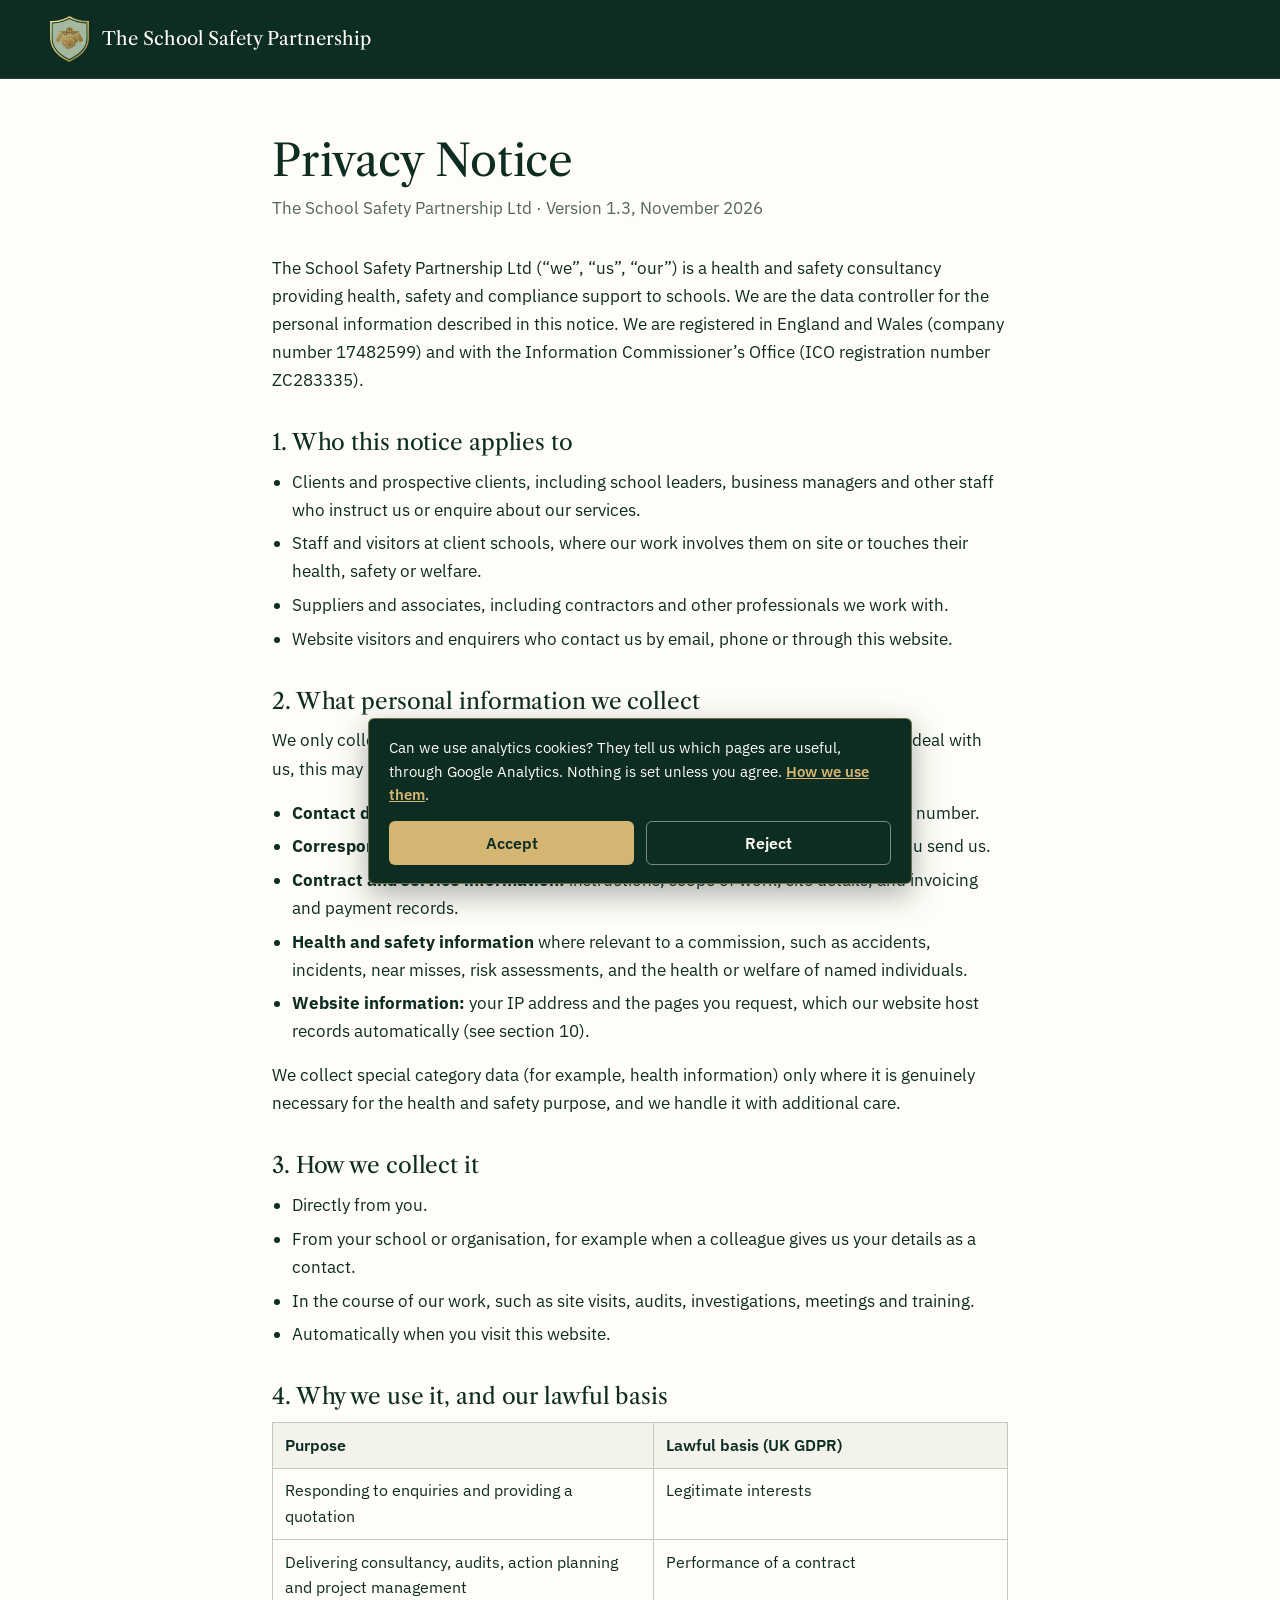
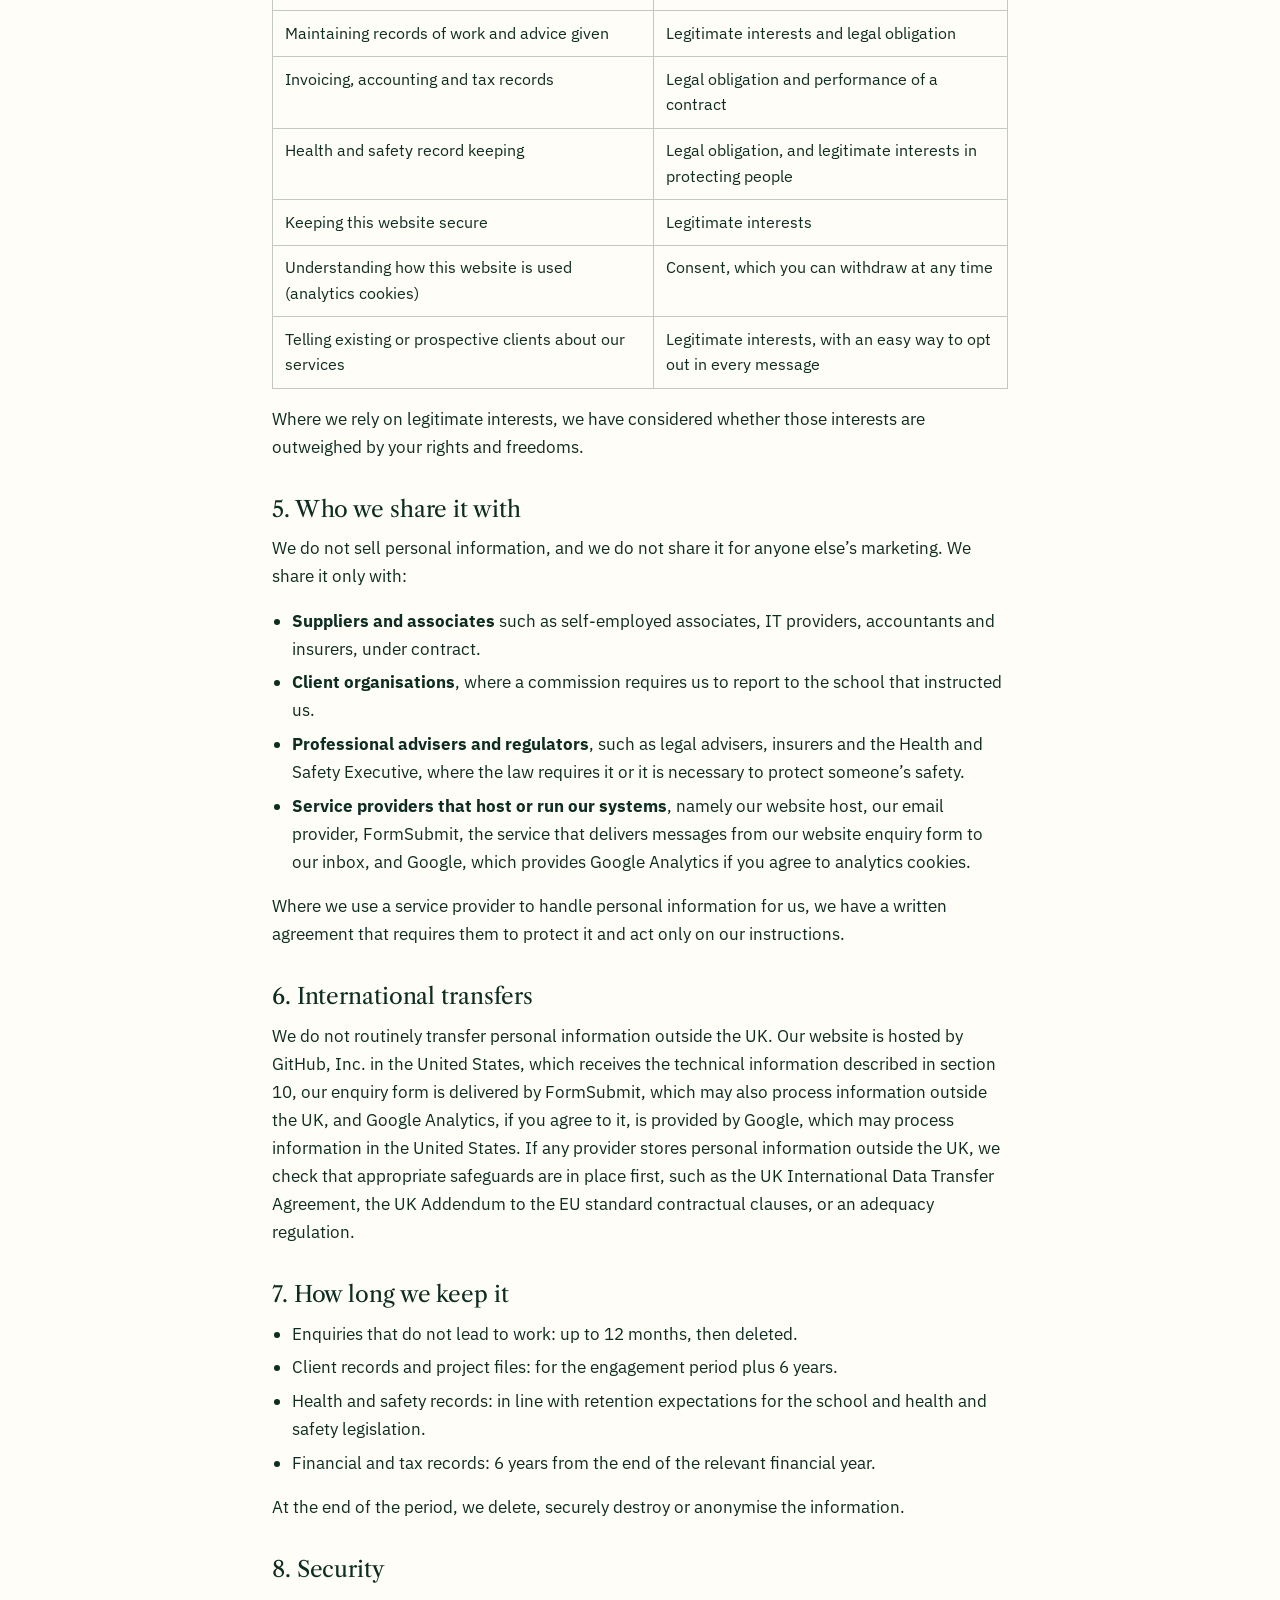
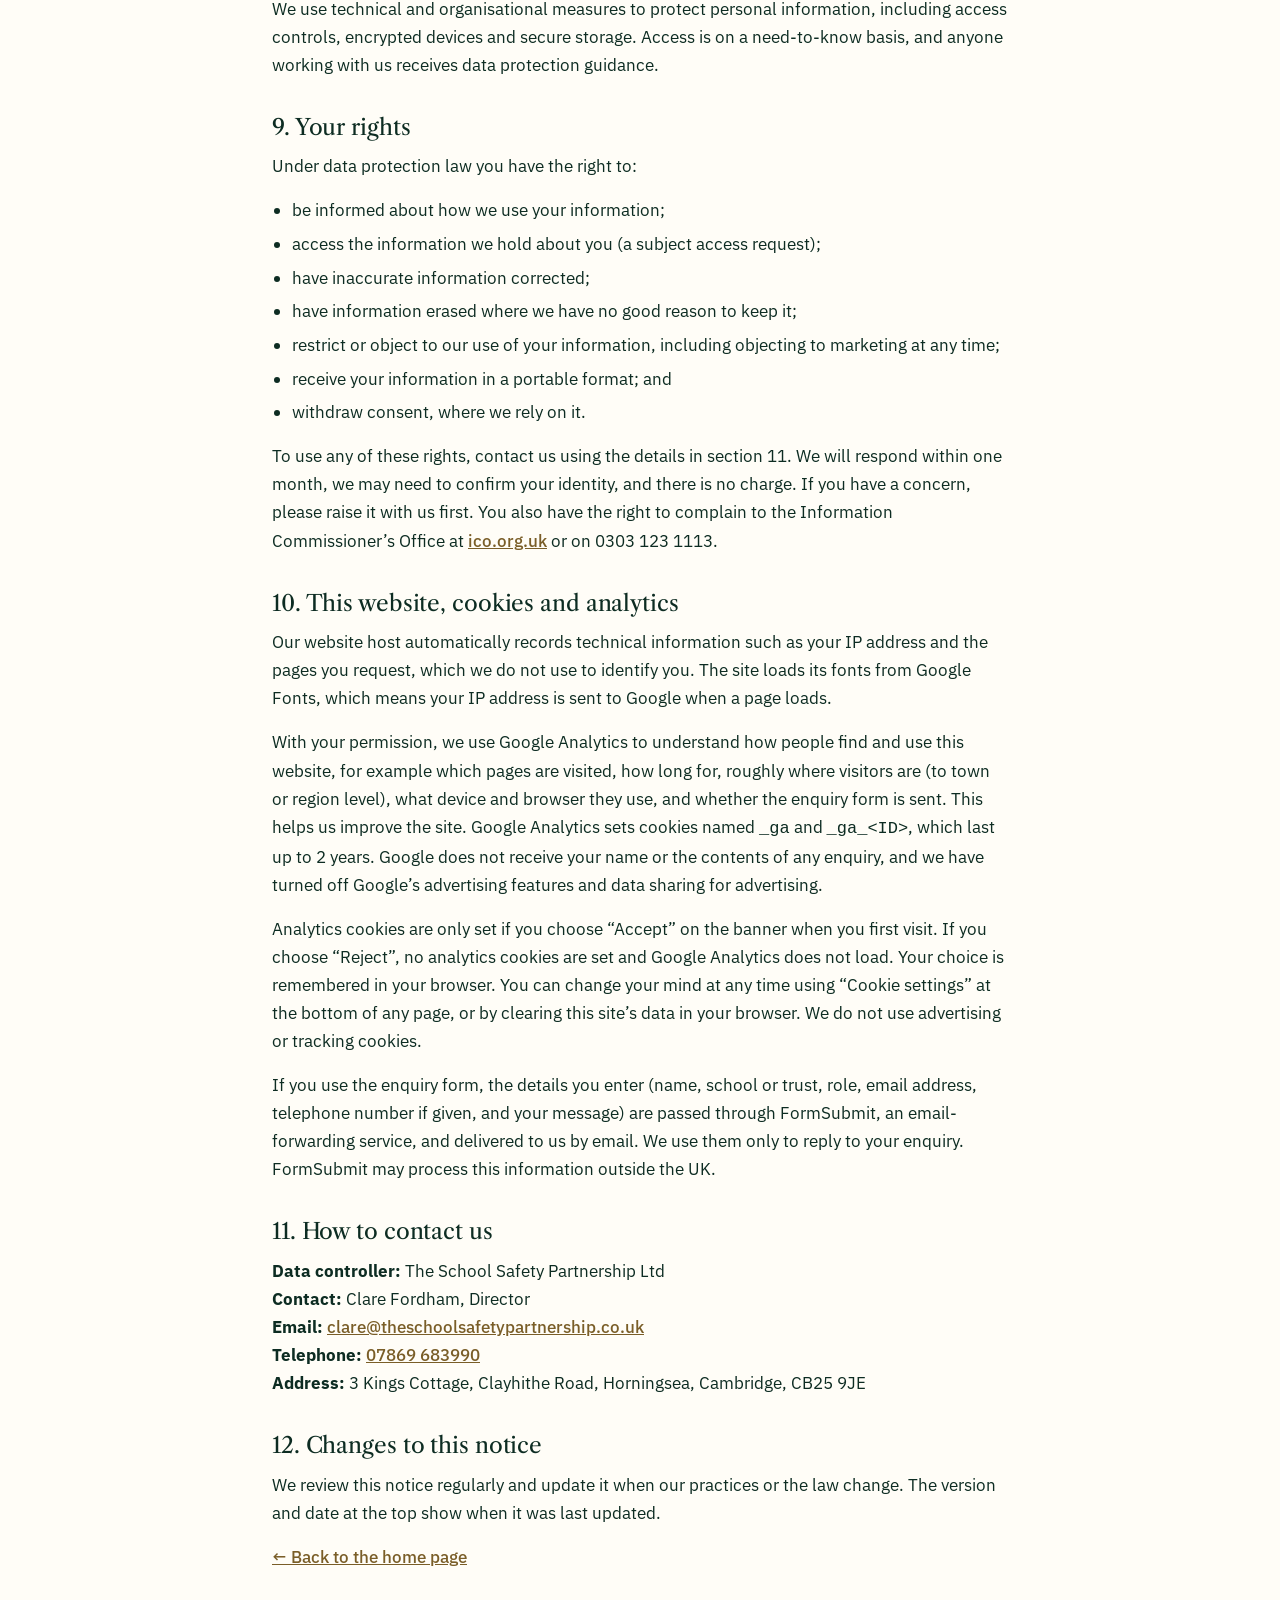
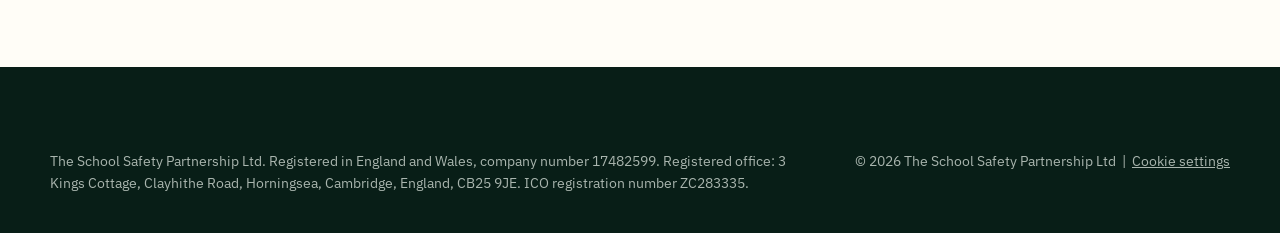
==== commit 43497a7d: "Add Google Analytics with cookie consent, and SEO structured data - GA4 (G-LL8T6XYJ94) loads only af" ====
--- a/privacy-policy/index.html
+++ b/privacy-policy/index.html
@@ -7,6 +7,13 @@
 <title>Privacy Notice | The School Safety Partnership</title>
 <meta name="description" content="How The School Safety Partnership Ltd collects, uses and protects personal information.">
 <link rel="canonical" href="https://www.theschoolsafetypartnership.co.uk/privacy-policy/">
+<meta property="og:title" content="Privacy Notice | The School Safety Partnership">
+<meta property="og:description" content="How The School Safety Partnership Ltd collects, uses and protects personal information.">
+<meta property="og:url" content="https://www.theschoolsafetypartnership.co.uk/privacy-policy/">
+<meta property="og:image" content="https://www.theschoolsafetypartnership.co.uk/images/og-image.jpg">
+<meta property="og:site_name" content="The School Safety Partnership">
+<meta property="og:type" content="website">
+<meta property="og:locale" content="en_GB">
 <link rel="icon" type="image/png" href="../images/favicon.png">
 <link rel="preconnect" href="https://fonts.googleapis.com">
 <link rel="preconnect" href="https://fonts.gstatic.com" crossorigin>
@@ -41,7 +48,7 @@
 <main id="main">
 <div class="wrap policy on-light">
   <h1>Privacy Notice</h1>
-  <p class="meta">The School Safety Partnership Ltd &middot; Version 1.2, November 2026</p>
+  <p class="meta">The School Safety Partnership Ltd &middot; Version 1.3, November 2026</p>
 
   <p>The School Safety Partnership Ltd (&ldquo;we&rdquo;, &ldquo;us&rdquo;, &ldquo;our&rdquo;) is a health and safety consultancy providing health, safety and compliance support to schools. We are the data controller for the personal information described in this notice. We are registered in England and Wales (company number 17482599) and with the Information Commissioner&rsquo;s Office (ICO registration number ZC283335).</p>
 
@@ -82,6 +89,7 @@
       <tr><td>Invoicing, accounting and tax records</td><td>Legal obligation and performance of a contract</td></tr>
       <tr><td>Health and safety record keeping</td><td>Legal obligation, and legitimate interests in protecting people</td></tr>
       <tr><td>Keeping this website secure</td><td>Legitimate interests</td></tr>
+      <tr><td>Understanding how this website is used (analytics cookies)</td><td>Consent, which you can withdraw at any time</td></tr>
       <tr><td>Telling existing or prospective clients about our services</td><td>Legitimate interests, with an easy way to opt out in every message</td></tr>
     </tbody>
   </table>
@@ -93,12 +101,12 @@
     <li><strong>Suppliers and associates</strong> such as self-employed associates, IT providers, accountants and insurers, under contract.</li>
     <li><strong>Client organisations</strong>, where a commission requires us to report to the school that instructed us.</li>
     <li><strong>Professional advisers and regulators</strong>, such as legal advisers, insurers and the Health and Safety Executive, where the law requires it or it is necessary to protect someone&rsquo;s safety.</li>
-    <li><strong>Service providers that host or run our systems</strong>, namely our website host, our email provider and FormSubmit, the service that delivers messages from our website enquiry form to our inbox.</li>
+    <li><strong>Service providers that host or run our systems</strong>, namely our website host, our email provider, FormSubmit, the service that delivers messages from our website enquiry form to our inbox, and Google, which provides Google Analytics if you agree to analytics cookies.</li>
   </ul>
   <p>Where we use a service provider to handle personal information for us, we have a written agreement that requires them to protect it and act only on our instructions.</p>
 
   <h2>6. International transfers</h2>
-  <p>We do not routinely transfer personal information outside the UK. Our website is hosted by GitHub, Inc. in the United States, which receives the technical information described in section 10, and our enquiry form is delivered by FormSubmit, which may also process information outside the UK. If any provider stores personal information outside the UK, we check that appropriate safeguards are in place first, such as the UK International Data Transfer Agreement, the UK Addendum to the EU standard contractual clauses, or an adequacy regulation.</p>
+  <p>We do not routinely transfer personal information outside the UK. Our website is hosted by GitHub, Inc. in the United States, which receives the technical information described in section 10, our enquiry form is delivered by FormSubmit, which may also process information outside the UK, and Google Analytics, if you agree to it, is provided by Google, which may process information in the United States. If any provider stores personal information outside the UK, we check that appropriate safeguards are in place first, such as the UK International Data Transfer Agreement, the UK Addendum to the EU standard contractual clauses, or an adequacy regulation.</p>
 
   <h2>7. How long we keep it</h2>
   <ul>
@@ -125,8 +133,10 @@
   </ul>
   <p>To use any of these rights, contact us using the details in section 11. We will respond within one month, we may need to confirm your identity, and there is no charge. If you have a concern, please raise it with us first. You also have the right to complain to the Information Commissioner&rsquo;s Office at <a href="https://ico.org.uk">ico.org.uk</a> or on 0303 123 1113.</p>
 
-  <h2>10. This website, cookies and analytics</h2>
-  <p>This website does not use cookies, advertising trackers or analytics tools, so there is no cookie banner. Our website host automatically records technical information such as your IP address and the pages you request, which we do not use to identify you. The site loads its fonts from Google Fonts, which means your IP address is sent to Google when a page loads. If we add analytics or cookies in future, we will update this notice and ask for your consent where the law requires it.</p>
+  <h2 id="analytics">10. This website, cookies and analytics</h2>
+  <p>Our website host automatically records technical information such as your IP address and the pages you request, which we do not use to identify you. The site loads its fonts from Google Fonts, which means your IP address is sent to Google when a page loads.</p>
+  <p>With your permission, we use Google Analytics to understand how people find and use this website, for example which pages are visited, how long for, roughly where visitors are (to town or region level), what device and browser they use, and whether the enquiry form is sent. This helps us improve the site. Google Analytics sets cookies named <code>_ga</code> and <code>_ga_&lt;ID&gt;</code>, which last up to 2 years. Google does not receive your name or the contents of any enquiry, and we have turned off Google&rsquo;s advertising features and data sharing for advertising.</p>
+  <p>Analytics cookies are only set if you choose &ldquo;Accept&rdquo; on the banner when you first visit. If you choose &ldquo;Reject&rdquo;, no analytics cookies are set and Google Analytics does not load. Your choice is remembered in your browser. You can change your mind at any time using &ldquo;Cookie settings&rdquo; at the bottom of any page, or by clearing this site&rsquo;s data in your browser. We do not use advertising or tracking cookies.</p>
   <p>If you use the enquiry form, the details you enter (name, school or trust, role, email address, telephone number if given, and your message) are passed through FormSubmit, an email-forwarding service, and delivered to us by email. We use them only to reply to your enquiry. FormSubmit may process this information outside the UK.</p>
 
   <h2>11. How to contact us</h2>
@@ -149,9 +159,10 @@
   <div class="wrap">
     <div class="legal on-dark">
       <p>The School Safety Partnership Ltd. Registered in England and Wales, company number 17482599. Registered office: 3 Kings Cottage, Clayhithe Road, Horningsea, Cambridge, England, CB25 9JE. ICO registration number ZC283335.</p>
-      <p>&copy; 2026 The School Safety Partnership Ltd</p>
+      <p>&copy; 2026 The School Safety Partnership Ltd<span data-cookie-settings hidden> &nbsp;|&nbsp; <button type="button" class="link-btn">Cookie settings</button></span></p>
     </div>
   </div>
 </footer>
+<script src="../js/analytics.js"></script>
 </body>
 </html>
--- a/css/styles.css
+++ b/css/styles.css
@@ -207,6 +207,8 @@
 .quotes figure{margin:0;padding-top:1.5rem;border-top:3px solid var(--brass)}
 .quotes blockquote{margin:0;font-family:var(--serif);font-size:clamp(1.25rem,2vw,1.5rem);line-height:1.5}
 .quotes figcaption{margin-top:1.25rem;color:var(--sage);font-size:.98rem}
+.quotes figure:nth-child(3):last-child{grid-column:1 / -1}
+.quotes figure:nth-child(3):last-child blockquote{max-width:48ch}
 @media (max-width:760px){.quotes{grid-template-columns:1fr}}
 
 /* FAQ */
@@ -268,3 +270,17 @@
 .legal{padding-top:1.75rem;display:flex;flex-wrap:wrap;justify-content:space-between;gap:1rem 2rem;font-size:.85rem;line-height:1.6}
 .legal p{max-width:46rem}
 @media (max-width:760px){.footer-top{grid-template-columns:1fr}}
+
+/* Cookie choice (only shown once a GA measurement ID is set in js/analytics.js) */
+.consent{position:fixed;z-index:90;left:1rem;right:1rem;bottom:1rem;max-width:34rem;margin-inline:auto;background:var(--forest);color:var(--chalk);border:1px solid rgba(212,182,114,.5);border-radius:var(--radius);box-shadow:0 10px 30px rgba(8,30,23,.35);padding:1.1rem 1.25rem;font-size:.95rem;line-height:1.55}
+.consent[hidden]{display:none}
+.consent a{color:var(--wheat);font-weight:600}
+.consent :focus-visible{outline-color:var(--wheat)}
+.consent-actions{display:flex;gap:.75rem;margin-top:.9rem}
+.consent-actions .btn{flex:1 1 0;min-height:44px;padding:.5rem 1rem}
+.consent .btn-ghost{background:transparent}
+.consent .btn-ghost:hover{background:rgba(255,253,247,.08)}
+.link-btn{background:none;border:0;padding:0;font:inherit;color:inherit;text-decoration:underline;cursor:pointer}
+.link-btn[hidden]{display:none}
+.site-footer .link-btn{color:var(--sage-light)}
+.site-footer .link-btn:hover{color:var(--chalk)}
